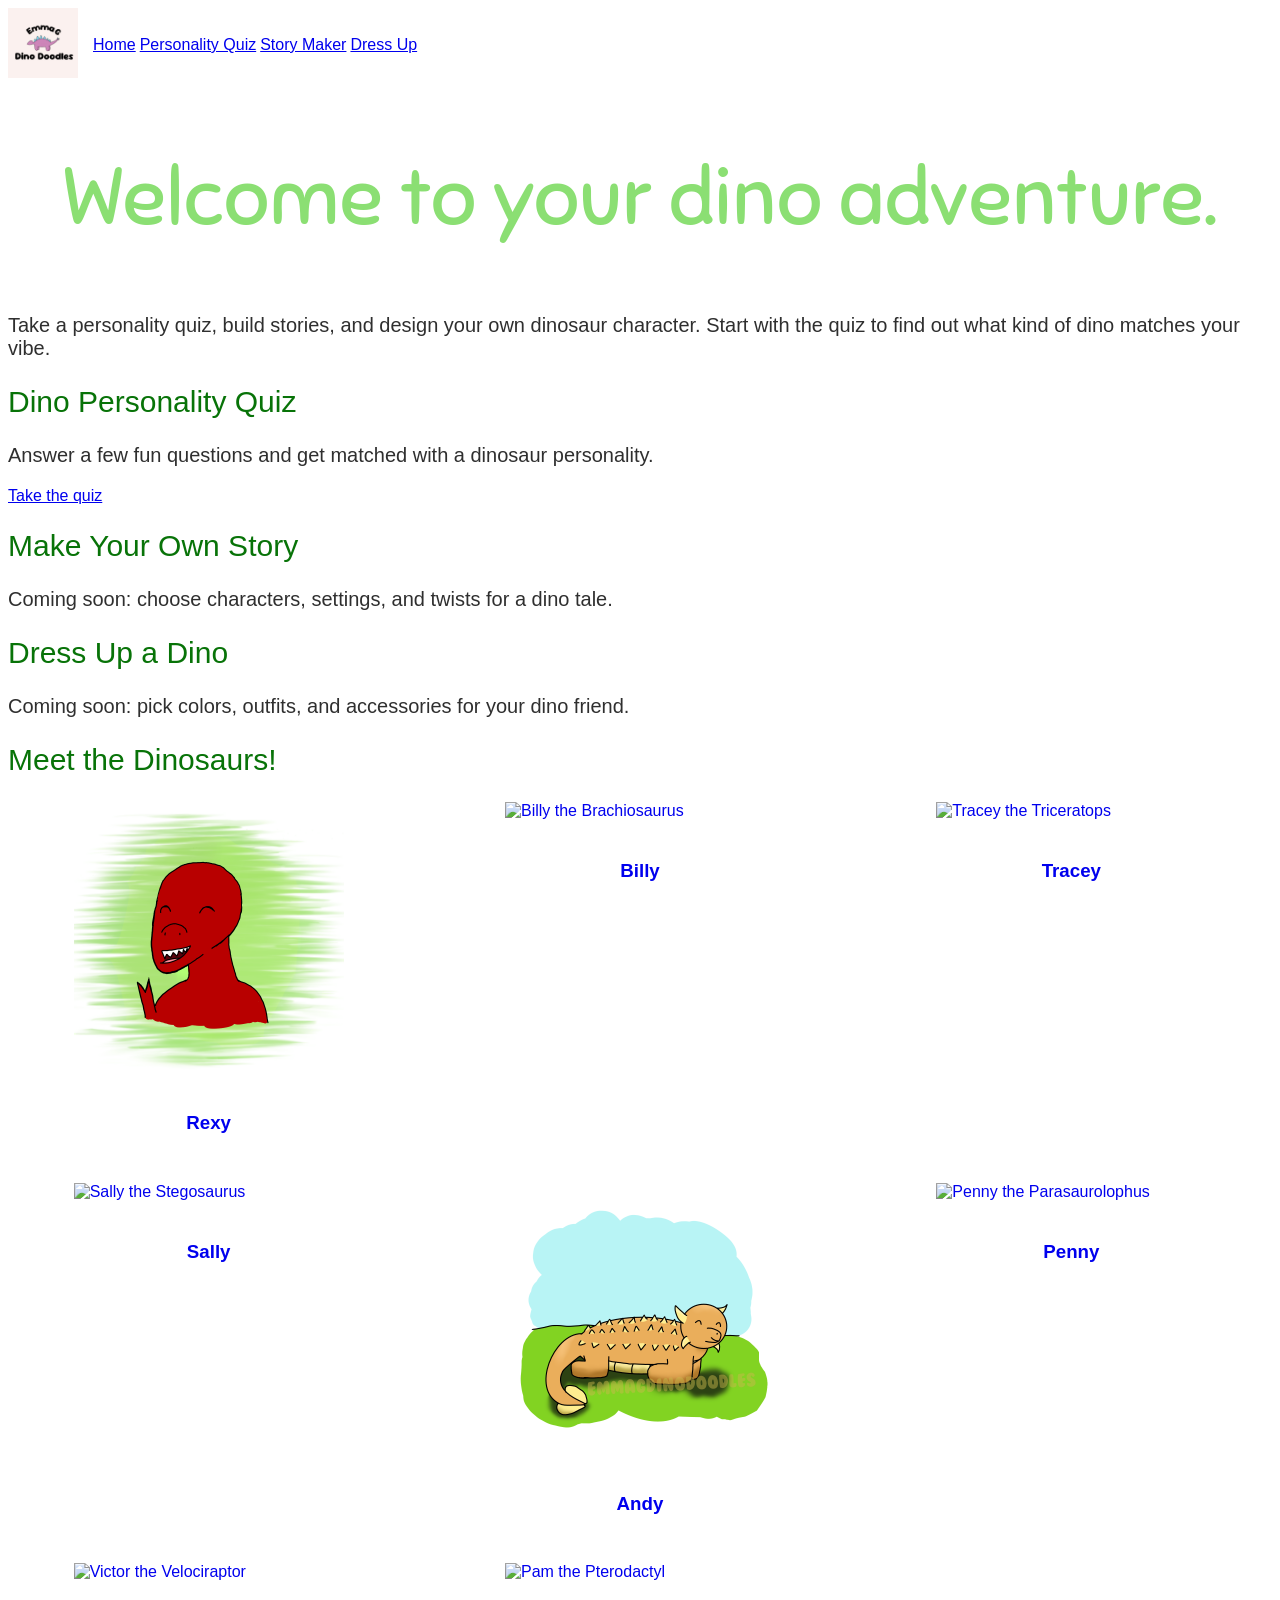
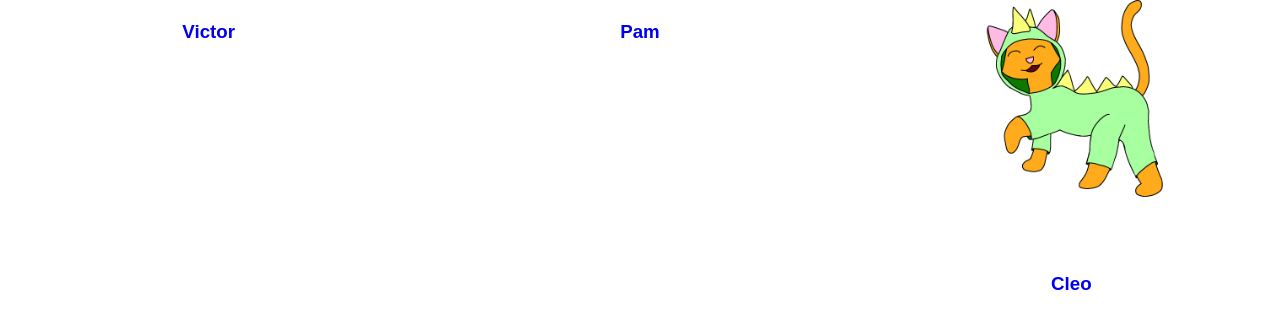
==== index.html @ 6ce1e7d9 "Add files via upload" ====
<!DOCTYPE html>
<html lang="en">
<head>
  <meta charset="UTF-8">
  <meta name="viewport" content="width=device-width, initial-scale=1.0">
  <link rel="preconnect" href="https://fonts.googleapis.com">
  <link rel="preconnect" href="https://fonts.gstatic.com" crossorigin>
  <link href="https://fonts.googleapis.com/css2?family=Sniglet:wght@400;800&display=swap" rel="stylesheet">
  <title>Dino World</title>
  <link rel="stylesheet" href="style.css">

</head>
<body>
  <header class="header">
    <a class="logo" href="index.html"><img src="Cream.png" alt="Emma G Dino Doodles logo" class="logo"></a>

    <nav class="main-nav" aria-label="Main navigation">
      <a href="index.html">Home</a>
      <a href="quiz.html">Personality Quiz</a>
      <a href="#" aria-disabled="true">Story Maker</a>
      <a href="#" aria-disabled="true">Dress Up</a>
    </nav>
  </header>

  <main>
    <section>
      <div>
        <h1>Welcome to your dino adventure.</h1>
        <p>
          Take a personality quiz, build stories, and design your own dinosaur character.
          Start with the quiz to find out what kind of dino matches your vibe.
        </p>
        
      </div>

      <div aria-hidden="true">
        <div>
          <div></div>
          <div></div>
        </div>
      </div>
    </section>

    <section aria-label="Site features">
      <article>
        <h2>Dino Personality Quiz</h2>
        <p>Answer a few fun questions and get matched with a dinosaur personality.</p>
        <a class="button" href="quiz.html">Take the quiz</a>
      </article>

      <article>
        <h2>Make Your Own Story</h2>
        <p>Coming soon: choose characters, settings, and twists for a dino tale.</p>
      </article>

      <article>
        <h2>Dress Up a Dino</h2>
        <p>Coming soon: pick colors, outfits, and accessories for your dino friend.</p>

      <section>
        <h2>Meet the Dinosaurs!</h2>
        <div class="character-grid">
          <a class="character-grid" href="rexy.html">
            <img src="Rexy.png" alt="Rexy the T-Rex smiling and waving" class="dino_images">
            <h3>Rexy</h3>
          </a>
          <a class="character-grid" href="billy.html">
            <img src="_blank" alt="Billy the Brachiosaurus" class="dino_images">
            <h3>Billy</h3>
          </a>
          <a class="character-grid" href="Tracey.html">
            <img src="_blank" alt="Tracey the Triceratops" class="dino_images">
            <h3>Tracey</h3>
          </a>
           <a class="character-grid" href="Sally.html">
            <img src="_blank" alt="Sally the Stegosaurus"class="dino_images">
            <h3>Sally</h3>
          </a>
           <a class="character-grid" href="Andy.html">
            <img src="Andy.png" alt="Andy the Ankylosaurus" class="dino_images">
            <h3>Andy</h3>
          </a>
           <a class="character-grid" href="Penny.html">
            <img src="_blank" alt="Penny the Parasaurolophus" class="dino_images">
            <h3>Penny</h3>
          </a>
           <a class="character-grid" href="Victor.html">
            <img src="_blank" alt="Victor the Velociraptor" class="dino_images">
            <h3>Victor</h3>
          </a>
           <a class="character-grid" href="Pam.html">
            <img src="_blank" alt="Pam the Pterodactyl" class="dino_images">
            <h3>Pam</h3>
          </a>
           <a class="character-grid" href="Cleo.html">
            <img src="Cleo the Cat.png" alt="Cleo the Cat" class="dino_images">
            <h3>Cleo</h3>
          </a>
        </div>
      </section>
      </article>
    </section>
  </main>
</body>
</html>
---- style.css ----
h1{
  font-family: "Sniglet", sans-serif;
  font-weight: 400;
  color: rgb(139, 223, 115);
  text-align: center;
  font-size: 80px;
}
h2{
  font-family: "Singlet", sans-serif;
  font-weight: 400;
  color: rgb(8, 115, 8);
  font-size: 30px;
}

p{
  font-family: Arial, Helvetica, sans-serif;
  font-size: 20px;
  color: rgb(47, 47, 47);
  
}

a{
  font-family: Arial, Helvetica, sans-serif;
}

.logo{
  width: 70px;
  height: auto;
}
.header{
  display: flex;
  align-items: center;
  gap: 15px;
}

.dino_images{
  width: 270px;
  height: auto;
}

.character-grid{
  display: grid;
  grid-template-columns: repeat(3, 1fr);
  gap: 30px
}

.character-grid a{
  display: flex;
  flex-direction: column;
  align-items: center;
  text-decoration: none;
}

.character-grid h3{
  margin-top: 10px;
  text-align: center;
}

fieldset label{
  display: flex;
  align-items: center;
  gap: 8px;
  margin-bottom: 10px;
  cursor: pointer;
  font-family: Arial, Helvetica, sans-serif;
  font-size: 15px;
  color: rgb(47, 47, 47);
}

fieldset input[type="radio"] {
  margin: 0;
}

.question-text{
  font-family: Arial, Helvetica, sans-serif;
  font-size: 20px;
  color: rgb(8, 115, 8);
}

.question-number{
  font-family: Arial, Helvetica, sans-serif;
  font-size: 20px;
  color: rgb(8, 115, 8);
}

button{
  width: 200px;
  height: 50px;
  background-color: rgb(139, 223, 115);
  color: white;
  font-family: Arial, Helvetica, sans-serif;
  font-size: 15px;
  border-radius: 999px;
  border: none;

}
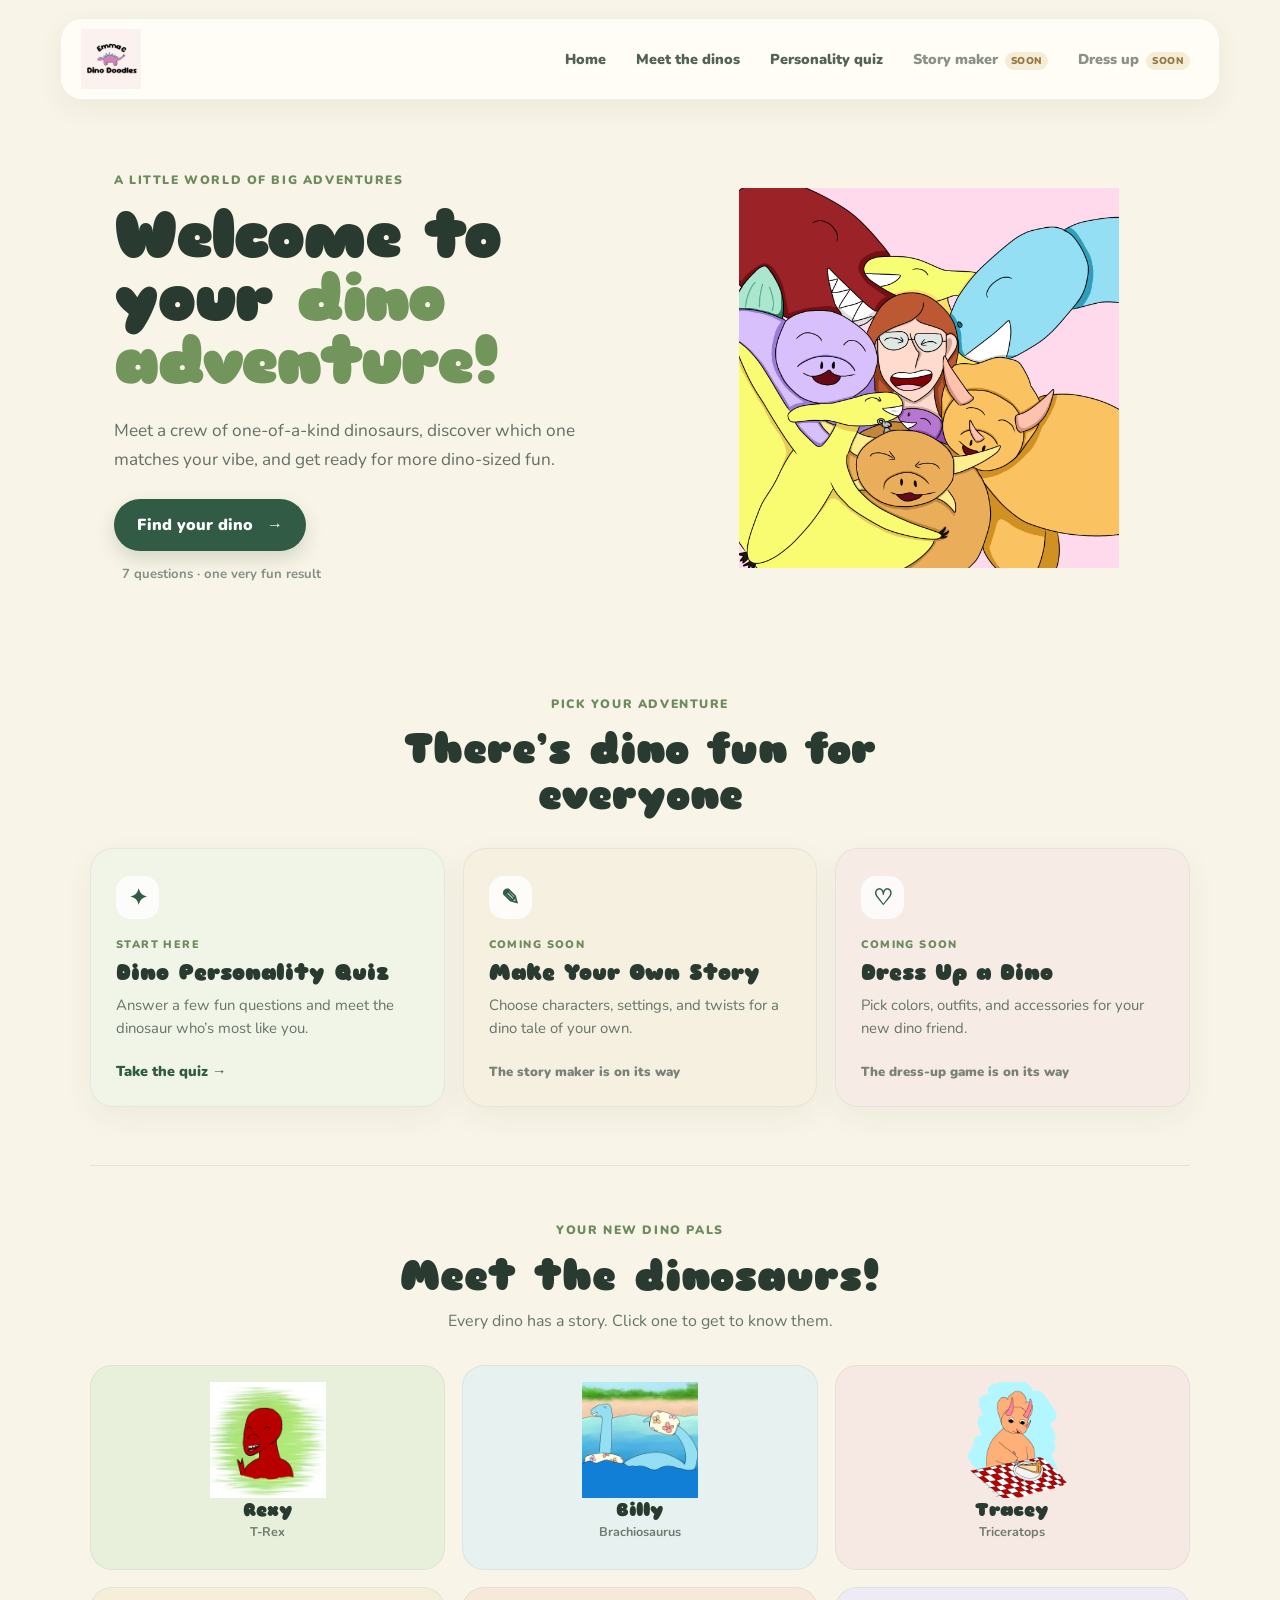
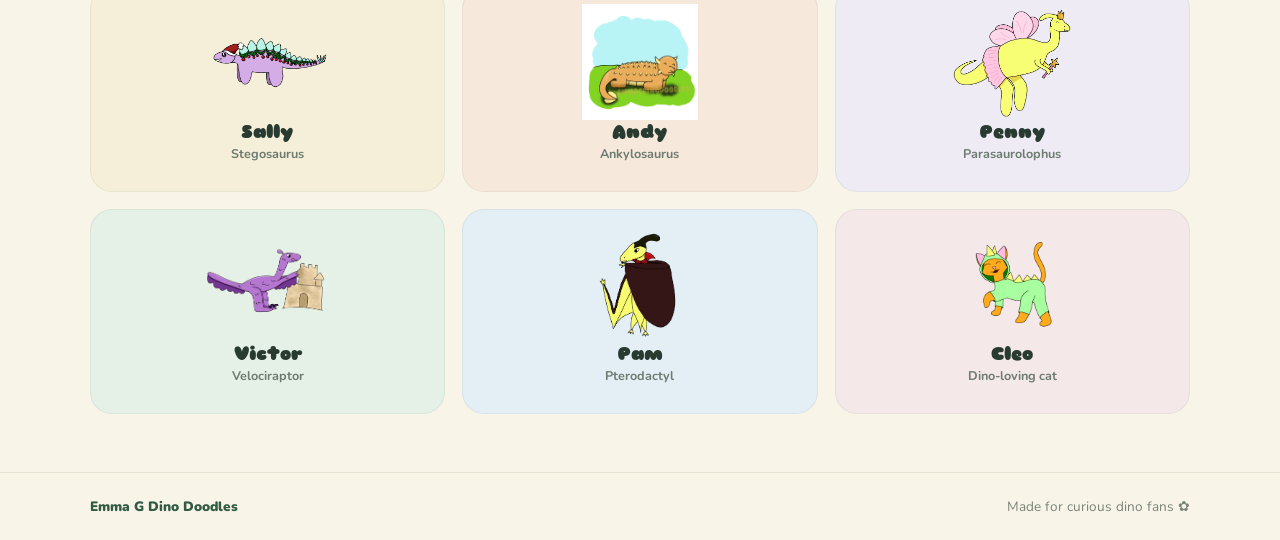
==== commit c566eabb: "updated pretty version updated pretty version" ====
--- a/index.html
+++ b/index.html
@@ -3,103 +3,61 @@
 <head>
   <meta charset="UTF-8">
   <meta name="viewport" content="width=device-width, initial-scale=1.0">
+  <meta name="theme-color" content="#f8f4e7">
+  <meta name="description" content="Meet the Emma G Dino Doodles crew and find the dinosaur that matches your vibe.">
   <link rel="preconnect" href="https://fonts.googleapis.com">
   <link rel="preconnect" href="https://fonts.gstatic.com" crossorigin>
-  <link href="https://fonts.googleapis.com/css2?family=Sniglet:wght@400;800&display=swap" rel="stylesheet">
-  <title>Dino World</title>
+  <link href="https://fonts.googleapis.com/css2?family=Nunito:wght@400;600;700;800;900&family=Sniglet:wght@400;800&display=swap" rel="stylesheet">
   <link rel="stylesheet" href="style.css">
-
+  <title>Dino World | Emma G Dino Doodles</title>
 </head>
 <body>
-  <header class="header">
-    <a class="logo" href="index.html"><img src="Cream.png" alt="Emma G Dino Doodles logo" class="logo"></a>
-
-    <nav class="main-nav" aria-label="Main navigation">
-      <a href="index.html">Home</a>
-      <a href="quiz.html">Personality Quiz</a>
-      <a href="#" aria-disabled="true">Story Maker</a>
-      <a href="#" aria-disabled="true">Dress Up</a>
-    </nav>
-  </header>
-
-  <main>
-    <section>
-      <div>
-        <h1>Welcome to your dino adventure.</h1>
-        <p>
-          Take a personality quiz, build stories, and design your own dinosaur character.
-          Start with the quiz to find out what kind of dino matches your vibe.
-        </p>
-        
-      </div>
-
-      <div aria-hidden="true">
-        <div>
-          <div></div>
-          <div></div>
-        </div>
-      </div>
-    </section>
-
-    <section aria-label="Site features">
-      <article>
-        <h2>Dino Personality Quiz</h2>
-        <p>Answer a few fun questions and get matched with a dinosaur personality.</p>
-        <a class="button" href="quiz.html">Take the quiz</a>
-      </article>
-
-      <article>
-        <h2>Make Your Own Story</h2>
-        <p>Coming soon: choose characters, settings, and twists for a dino tale.</p>
-      </article>
-
-      <article>
-        <h2>Dress Up a Dino</h2>
-        <p>Coming soon: pick colors, outfits, and accessories for your dino friend.</p>
-
-      <section>
-        <h2>Meet the Dinosaurs!</h2>
-        <div class="character-grid">
-          <a class="character-grid" href="rexy.html">
-            <img src="Rexy.png" alt="Rexy the T-Rex smiling and waving" class="dino_images">
-            <h3>Rexy</h3>
-          </a>
-          <a class="character-grid" href="billy.html">
-            <img src="_blank" alt="Billy the Brachiosaurus" class="dino_images">
-            <h3>Billy</h3>
-          </a>
-          <a class="character-grid" href="Tracey.html">
-            <img src="_blank" alt="Tracey the Triceratops" class="dino_images">
-            <h3>Tracey</h3>
-          </a>
-           <a class="character-grid" href="Sally.html">
-            <img src="_blank" alt="Sally the Stegosaurus"class="dino_images">
-            <h3>Sally</h3>
-          </a>
-           <a class="character-grid" href="Andy.html">
-            <img src="Andy.png" alt="Andy the Ankylosaurus" class="dino_images">
-            <h3>Andy</h3>
-          </a>
-           <a class="character-grid" href="Penny.html">
-            <img src="_blank" alt="Penny the Parasaurolophus" class="dino_images">
-            <h3>Penny</h3>
-          </a>
-           <a class="character-grid" href="Victor.html">
-            <img src="_blank" alt="Victor the Velociraptor" class="dino_images">
-            <h3>Victor</h3>
-          </a>
-           <a class="character-grid" href="Pam.html">
-            <img src="_blank" alt="Pam the Pterodactyl" class="dino_images">
-            <h3>Pam</h3>
-          </a>
-           <a class="character-grid" href="Cleo.html">
-            <img src="Cleo the Cat.png" alt="Cleo the Cat" class="dino_images">
-            <h3>Cleo</h3>
-          </a>
-        </div>
-      </section>
-      </article>
-    </section>
-  </main>
+<header class="site-header">
+  <a class="brand" href="index.html" aria-label="Emma G Dino Doodles home"><img src="Cream.png" alt="Emma G Dino Doodles"></a>
+  <nav class="main-nav" aria-label="Main navigation">
+    <a href="index.html">Home</a>
+    <a href="dinos.html">Meet the dinos</a>
+    <a href="quiz.html">Personality quiz</a>
+    <span class="nav-soon">Story maker <span>Soon</span></span>
+    <span class="nav-soon">Dress up <span>Soon</span></span>
+  </nav>
+</header>
+<main>
+  <section class="welcome-hero">
+    <div class="hero-copy">
+      <p class="eyebrow">A little world of big adventures</p>
+      <h1>Welcome to your <span>dino adventure!</span></h1>
+      <p>Meet a crew of one-of-a-kind dinosaurs, discover which one matches your vibe, and get ready for more dino-sized fun.</p>
+      <a class="button" href="quiz.html">Find your dino <span aria-hidden="true">→</span></a>
+      <p class="hero-note">7 questions <span aria-hidden="true">·</span> one very fun result</p>
+    </div>
+    <div class="hero-photo" role="img" aria-label="Dinosaur friends in a sunny prehistoric landscape">
+      <img class="hero-photo" src="Dino group photo.png" alt="All the dinosaurs together with Emma for a group photo">
+    </div>
+  </section>
+  <section class="feature-section" aria-labelledby="adventures-heading">
+    <div class="section-heading"><p class="eyebrow">Pick your adventure</p><h2 id="adventures-heading">There’s dino fun for everyone</h2></div>
+    <div class="feature-grid">
+      <article class="feature-card feature-quiz"><span class="feature-icon" aria-hidden="true">✦</span><p class="card-kicker">Start here</p><h3>Dino Personality Quiz</h3><p>Answer a few fun questions and meet the dinosaur who’s most like you.</p><a class="text-link" href="quiz.html">Take the quiz <span aria-hidden="true">→</span></a></article>
+      <article class="feature-card feature-story"><span class="feature-icon" aria-hidden="true">✎</span><p class="card-kicker">Coming soon</p><h3>Make Your Own Story</h3><p>Choose characters, settings, and twists for a dino tale of your own.</p><span class="text-link disabled-link">The story maker is on its way</span></article>
+      <article class="feature-card feature-dress"><span class="feature-icon" aria-hidden="true">♡</span><p class="card-kicker">Coming soon</p><h3>Dress Up a Dino</h3><p>Pick colors, outfits, and accessories for your new dino friend.</p><span class="text-link disabled-link">The dress-up game is on its way</span></article>
+    </div>
+  </section>
+  <section class="character-section" aria-labelledby="characters-heading">
+    <div class="section-heading"><p class="eyebrow">Your new dino pals</p><h2 id="characters-heading">Meet the dinosaurs!</h2><p>Every dino has a story. Click one to get to know them.</p></div>
+    <div class="character-grid">
+      <a class="character-tile tile-green" href="rexy.html"><img src="Rexy.png" alt="" class="dino-image"><span class="tile-emoji" aria-hidden="true">🦖</span><span class="character-name">Rexy</span><span class="character-kind">T-Rex</span></a>
+      <a class="character-tile tile-blue" href="billy.html"><img src="Billy swimming with background no logo.png" class="dino-image"><span class="character-name">Billy</span><span class="character-kind">Brachiosaurus</span></a>
+      <a class="character-tile tile-pink" href="Tracey.html"><img src="Tracey eating pie.png" alt="" class="dino-image"><span class="tile-emoji" aria-hidden="true">🦕</span><span class="character-name">Tracey</span><span class="character-kind">Triceratops</span></a>
+      <a class="character-tile tile-yellow" href="Sally.html"><img src="Sally Christmas.png" class="dino-image" alt=""></span><span class="character-name">Sally</span><span class="character-kind">Stegosaurus</span></a>
+      <a class="character-tile tile-peach" href="Andy.html"><img src="Andy.png" alt="" class="dino-image"><span class="tile-emoji" aria-hidden="true">🦖</span><span class="character-name">Andy</span><span class="character-kind">Ankylosaurus</span></a>
+      <a class="character-tile tile-lilac" href="Penny.html"><img src="Fairy princess Penny.png" class="dino-image" alt=""></span><span class="character-name">Penny</span><span class="character-kind">Parasaurolophus</span></a>
+      <a class="character-tile tile-mint" href="Victor.html"><img src="Sand castle Victor.png" class="dino-image" alt=""></span><span class="character-name">Victor</span><span class="character-kind">Velociraptor</span></a>
+      <a class="character-tile tile-sky" href="Pam.html"><img src="Vampire Pam.png" class="dino-image" alt=""></span><span class="character-name">Pam</span><span class="character-kind">Pterodactyl</span></a>
+      <a class="character-tile tile-rose" href="Cleo.html"><img src="Cleo the Cat.png" alt="" class="dino-image"><span class="tile-emoji" aria-hidden="true">🐱</span><span class="character-name">Cleo</span><span class="character-kind">Dino-loving cat</span></a>
+    </div>
+  </section>
+</main>
+<footer class="site-footer"><a href="index.html">Emma G Dino Doodles</a><span>Made for curious dino fans <span aria-hidden="true">✿</span></span></footer>
 </body>
-</html>
+</html>
--- a/style.css
+++ b/style.css
@@ -1,98 +1,131 @@
-
-
-h1{
-  font-family: "Sniglet", sans-serif;
-  font-weight: 400;
-  color: rgb(139, 223, 115);
-  text-align: center;
-  font-size: 80px;
+:root {
+  color-scheme: light;
+  --ink: #293b31;
+  --muted: #65746a;
+  --forest: #315b45;
+  --leaf: #6f9661;
+  --cream: #f8f4e7;
+  --paper: #fffdf7;
+  --line: #e8e3d2;
+  --gold: #efbb54;
+  --shadow: 0 18px 48px rgba(52, 70, 51, .10);
+  font-family: "Nunito", sans-serif;
+  color: var(--ink);
+  background: var(--cream);
 }
-h2{
-  font-family: "Singlet", sans-serif;
-  font-weight: 400;
-  color: rgb(8, 115, 8);
-  font-size: 30px;
+* { box-sizing: border-box; }
+html { scroll-behavior: smooth; }
+body { min-height: 100vh; margin: 0; background: var(--cream); color: var(--ink); }
+a { color: inherit; }
+h1, h2, h3 { margin-top: 0; color: var(--ink); font-family: "Sniglet", "Nunito", sans-serif; }
+p { line-height: 1.7; }
+.site-header {
+  position: relative; z-index: 2; display: flex; align-items: center; justify-content: space-between; gap: 24px;
+  width: min(1160px, calc(100% - 40px)); margin: 18px auto 0; padding: 10px 16px 10px 20px;
+  border: 1px solid rgba(49,91,69,.08); border-radius: 22px; background: rgba(255,253,247,.96);
+  box-shadow: 0 8px 28px rgba(50,65,48,.06);
 }
-
-p{
-  font-family: Arial, Helvetica, sans-serif;
-  font-size: 20px;
-  color: rgb(47, 47, 47);
-  
+.brand { display: inline-flex; flex: 0 0 auto; align-items: center; }
+.brand img { display: block; width: auto; max-width: 195px; max-height: 60px; object-fit: contain; }
+.main-nav { display: flex; flex-wrap: wrap; align-items: center; justify-content: flex-end; gap: 4px; }
+.main-nav a, .nav-soon { padding: 11px 13px; border-radius: 999px; color: #526257; font-size: .9rem; font-weight: 900; text-decoration: none; white-space: nowrap; }
+.main-nav a { transition: background .2s, color .2s, transform .2s; }
+.main-nav a:hover, .main-nav a:focus-visible { transform: translateY(-1px); outline: none; background: #eff3e6; color: var(--forest); }
+.nav-soon { color: #899188; cursor: default; }
+.nav-soon span { margin-left: 3px; padding: 2px 6px; border-radius: 999px; background: #f5edd8; color: #987642; font-size: .62rem; letter-spacing: .04em; text-transform: uppercase; }
+main { width: min(1100px, calc(100% - 40px)); margin: 0 auto; }
+.welcome-hero { display: grid; min-height: 455px; grid-template-columns: 1.05fr .95fr; align-items: center; gap: 55px; padding: 70px 24px 64px; }
+.hero-copy { max-width: 540px; }
+.eyebrow, .card-kicker { margin: 0 0 13px; color: #6d8c5c; font-size: .76rem; font-weight: 900; letter-spacing: .13em; text-transform: uppercase; }
+.welcome-hero h1 { margin: 0 0 22px; font-size: clamp(2.8rem, 5vw, 4.55rem); letter-spacing: -.035em; line-height: .99; }
+.welcome-hero h1 span { color: #72955c; }
+.hero-copy > p:not(.eyebrow):not(.hero-note) { max-width: 470px; margin: 0 0 25px; color: #627066; font-size: 1.08rem; }
+.button { display: inline-flex; min-height: 52px; align-items: center; justify-content: center; gap: 14px; padding: 0 23px; border: 0; border-radius: 999px; background: var(--forest); box-shadow: 0 8px 18px rgba(49,91,69,.18); color: #fff; cursor: pointer; font: 900 1rem "Nunito", sans-serif; text-decoration: none; transition: transform .18s, box-shadow .18s, background .18s; }
+.button:hover, .button:focus-visible { transform: translateY(-2px); outline: 3px solid rgba(111,157,102,.25); background: #264c39; box-shadow: 0 12px 24px rgba(49,91,69,.22); }
+.hero-note { margin: 12px 0 0 8px; color: #829086; font-size: .82rem; font-weight: 700; }
+.sun { position: absolute; top: 13%; right: 16%; width: 87px; height: 87px; border-radius: 50%; background: #f2c561; box-shadow: 0 0 0 14px rgba(242,197,97,.16); }
+.hill { position: absolute; border-radius: 50% 50% 0 0; }
+.hill-back { bottom: -40px; left: -12%; width: 125%; height: 180px; transform: rotate(-7deg); background: #bdd29b; }
+.hill-front { bottom: -49px; left: -6%; width: 125%; height: 130px; transform: rotate(6deg); background: #86ad72; }
+.hero-dino { position: absolute; z-index: 1; filter: drop-shadow(0 11px 7px rgba(60,83,46,.16)); }
+.hero-dino-one { bottom: 18px; left: 15%; transform: rotate(-5deg); font-size: clamp(7rem, 15vw, 11.5rem); }
+.hero-dino-two { right: 9%; bottom: 36px; transform: scaleX(-1) rotate(-7deg); font-size: clamp(5.6rem, 12vw, 8rem); }
+.hero-photo {
+  position: relative;
+  display: block;
+  width: 100%;
+  max-width: 450px;
+  max-height: 380px;
+  height: auto;
+  justify-self: center;
+  align-self: center;
+  object-fit: contain;
+  border-radius: 20px;
 }
-
-a{
-  font-family: Arial, Helvetica, sans-serif;
+.sparkle { position: absolute; z-index: 1; color: #fff9dd; font-size: 2rem; }.sparkle-one { top: 20%; left: 14%; }.sparkle-two { top: 40%; right: 21%; color: #e69480; }
+.feature-section, .character-section { padding: 44px 0 58px; }
+.section-heading { max-width: 650px; margin: 0 auto 30px; text-align: center; }
+.section-heading h1, .section-heading h2 { margin: 0 0 9px; font-size: clamp(2rem, 3.2vw, 2.8rem); line-height: 1.1; }
+.section-heading > p:last-child { margin: 0; color: var(--muted); }
+.feature-grid { display: grid; grid-template-columns: repeat(3,1fr); gap: 18px; }
+.feature-card { position: relative; min-height: 258px; padding: 27px 25px 24px; border: 1px solid rgba(49,91,69,.07); border-radius: 23px; background: var(--paper); box-shadow: 0 10px 30px rgba(52,70,51,.055); }
+.feature-quiz { background: #f1f5e8; }.feature-story { background: #f5f0df; }.feature-dress { background: #f6ece5; }
+.feature-icon { display: grid; width: 43px; height: 43px; place-items: center; border-radius: 15px; background: rgba(255,255,255,.78); color: var(--forest); font-size: 1.4rem; font-weight: 900; }
+.card-kicker { margin: 17px 0 5px; font-size: .68rem; }
+.feature-card h3 { margin: 0 0 8px; font-size: 1.38rem; }
+.feature-card > p:not(.card-kicker) { min-height: 52px; margin: 0 0 14px; color: var(--muted); font-size: .93rem; line-height: 1.55; }
+.text-link { color: var(--forest); font-size: .9rem; font-weight: 900; text-decoration: none; }.text-link:hover { text-decoration: underline; text-underline-offset: 3px; }.disabled-link { color: #788278; font-size: .82rem; }
+.character-section { padding-top: 54px; border-top: 1px solid var(--line); }
+.character-grid { display: grid; grid-template-columns: repeat(3,1fr); gap: 17px; }
+.character-tile { --tile: #edf2df; display: flex; min-height: 205px; flex-direction: column; align-items: center; padding: 16px 12px 19px; border: 1px solid rgba(49,91,69,.07); border-radius: 22px; background: var(--tile); text-align: center; text-decoration: none; transition: transform .2s, box-shadow .2s; }
+.character-tile:hover, .character-tile:focus-visible { transform: translateY(-4px) rotate(-.5deg); outline: 3px solid rgba(111,157,102,.24); box-shadow: var(--shadow); }
+.tile-green{--tile:#e8f0dc}.tile-blue{--tile:#e7f1ef}.tile-pink{--tile:#f6e9e3}.tile-yellow{--tile:#f5efd9}.tile-peach{--tile:#f6e9dc}.tile-lilac{--tile:#eeebf5}.tile-mint{--tile:#e5f0e6}.tile-sky{--tile:#e4eef5}.tile-rose{--tile:#f4e8e8}
+.tile-emoji { display: grid; min-height: 116px; place-items: center; font-size: 5.3rem; line-height: 1; filter: drop-shadow(0 6px 4px rgba(50,70,50,.1)); }
+.dino-image { display: none; width: 122px; height: 116px; object-fit: contain; }
+.character-tile:has(.dino-image[src]:not([hidden])) .dino-image { display: block; }
+.character-tile:has(.dino-image[src]:not([hidden])) .tile-emoji { display: none; }
+.dino-image[hidden] { display: none !important; }
+.character-name { font: 800 1.18rem "Sniglet", sans-serif; }.character-kind { margin-top: 2px; color: #6d7b70; font-size: .79rem; font-weight: 700; }
+.site-footer { display: flex; justify-content: space-between; gap: 20px; padding: 24px max(24px,calc((100% - 1100px)/2)); border-top: 1px solid var(--line); color: #79857b; font-size: .85rem; }
+.site-footer a { color: var(--forest); font-weight: 900; text-decoration: none; }
+/* Dinosaur bios */
+.profile-main { max-width: 850px; padding: 48px 0 76px; }
+.profile-card { padding: clamp(26px,5vw,54px); border: 1px solid rgba(49,91,69,.08); border-radius: 30px; background: var(--paper); box-shadow: var(--shadow); }
+.profile-card h1 { margin: 0 0 20px; font-size: clamp(2.25rem,5vw,3.4rem); line-height: 1.05; text-align: center; }
+.profile-card > img:first-of-type, .profile-art { display: grid; width: min(100%,280px); height: 235px; place-items: center; margin: 0 auto 24px; border-radius: 26px; background: #eef3e5; object-fit: contain; }
+.profile-art { font-size: 8rem; }
+.profile-card h2 { margin: 31px 0 9px; font-size: 1.55rem; }
+.profile-card p { margin: 0 0 13px; color: #58665c; }
+.profile-card ul { display: grid; grid-template-columns: repeat(auto-fit,minmax(190px,1fr)); gap: 9px; margin: 13px 0 24px; padding: 0; list-style: none; }
+.profile-card li { position: relative; padding: 12px 15px 12px 36px; border-radius: 13px; background: #f2f4e9; color: #4e5d51; }
+.profile-card li::before { position: absolute; top: 11px; left: 14px; color: #769664; content: "✿"; }
+.profile-card > img:not(:first-of-type), .profile-extra-image { display: block; max-width: 100%; max-height: 420px; margin: 24px auto; border-radius: 20px; object-fit: contain; }
+/* Quiz */
+.quiz-page { max-width: 920px; padding: 52px 0 76px; }
+.quiz-intro { max-width: 650px; margin: 0 auto 28px; text-align: center; }
+.quiz-intro h1 { margin: 0 0 12px; font-size: clamp(2.4rem,5vw,3.7rem); line-height: 1.05; }
+.quiz-intro > p:last-child { margin: 0; color: var(--muted); }
+.quiz-card, .result-card { padding: clamp(20px,4vw,38px); border: 1px solid rgba(49,91,69,.08); border-radius: 28px; background: var(--paper); box-shadow: var(--shadow); }
+.quiz-part { display: grid; grid-template-columns: repeat(2,minmax(0,1fr)); gap: 16px; margin-bottom: 22px; }
+.quiz-card fieldset { min-width: 0; margin: 0; padding: 18px; border: 1px solid #e9eadc; border-radius: 18px; background: #fffef9; }
+.quiz-card legend { display: flex; gap: 9px; align-items: flex-start; padding: 0 4px 9px 0; font-weight: 900; line-height: 1.35; }
+.question-number { display: grid; width: 26px; height: 26px; flex: 0 0 26px; place-items: center; border-radius: 50%; background: #789a66; color: white; font-size: .82rem; }
+.question-text { padding-top: 3px; }
+.quiz-card label { display: flex; gap: 9px; align-items: flex-start; margin: 5px 0; padding: 9px 10px; border-radius: 11px; color: #536057; cursor: pointer; font-size: .9rem; line-height: 1.4; transition: background .15s; }
+.quiz-card label:hover { background: #f1f4e9; }
+.quiz-card input[type="radio"] { flex: 0 0 auto; margin: 2px 0 0; accent-color: #547d55; }
+.quiz-card > .button { display: flex; margin: 4px auto 0; }
+.result-card { margin-top: 22px; text-align: center; }.result-card h2 { margin: 0 0 8px; font-size: 2rem; }.result-card p:not(.eyebrow) { color: var(--muted); }
+.secondary-button { padding: 12px 18px; border: 0; border-radius: 999px; background: #eaf0df; color: var(--forest); cursor: pointer; font: 900 .95rem "Nunito",sans-serif; }
+[hidden] { display: none !important; }
+.directory-page { padding: 48px 0 76px; }.directory-grid { margin-top: 20px; }
+@media (max-width: 760px) {
+  .site-header { width: min(100% - 24px,600px); flex-direction: column; gap: 6px; padding: 10px 12px; }
+  .brand img { max-width: 170px; max-height: 48px; }.main-nav { justify-content: center; gap: 0; }.main-nav a, .nav-soon { padding: 9px 8px; font-size: .76rem; }
+  main { width: min(100% - 28px,650px); }.welcome-hero { grid-template-columns: 1fr; gap: 26px; padding: 54px 4px 36px; }.hero-copy { margin: auto; text-align: center; }.hero-copy > p:not(.eyebrow):not(.hero-note) { margin-right: auto; margin-left: auto; }.hero-photo { height: 290px; }
+  .feature-section, .character-section { padding: 36px 0 44px; }.feature-grid { grid-template-columns: 1fr; }.feature-card { min-height: 0; }.feature-card > p:not(.card-kicker) { min-height: 0; }
+  .character-grid { grid-template-columns: repeat(2,minmax(0,1fr)); gap: 12px; }.character-tile { min-height: 180px; }.tile-emoji, .dino-image { min-height: 100px; height: 100px; font-size: 4.5rem; }
+  .quiz-page { padding-top: 38px; }.quiz-part { grid-template-columns: 1fr; }.quiz-card fieldset { padding: 15px; }.profile-main { padding: 30px 0 50px; }.profile-card { border-radius: 23px; }.profile-card > img:first-of-type, .profile-art { height: 200px; }
+  .site-footer { flex-direction: column; gap: 5px; padding: 22px 18px; text-align: center; }
 }
-
-.logo{
-  width: 70px;
-  height: auto;
-}
-.header{
-  display: flex;
-  align-items: center;
-  gap: 15px;
-}
-
-.dino_images{
-  width: 270px;
-  height: auto;
-}
-
-.character-grid{
-  display: grid;
-  grid-template-columns: repeat(3, 1fr);
-  gap: 30px
-}
-
-.character-grid a{
-  display: flex;
-  flex-direction: column;
-  align-items: center;
-  text-decoration: none;
-}
-
-.character-grid h3{
-  margin-top: 10px;
-  text-align: center;
-}
-
-fieldset label{
-  display: flex;
-  align-items: center;
-  gap: 8px;
-  margin-bottom: 10px;
-  cursor: pointer;
-  font-family: Arial, Helvetica, sans-serif;
-  font-size: 15px;
-  color: rgb(47, 47, 47);
-}
-
-fieldset input[type="radio"] {
-  margin: 0;
-}
-
-.question-text{
-  font-family: Arial, Helvetica, sans-serif;
-  font-size: 20px;
-  color: rgb(8, 115, 8);
-}
-
-.question-number{
-  font-family: Arial, Helvetica, sans-serif;
-  font-size: 20px;
-  color: rgb(8, 115, 8);
-}
-
-button{
-  width: 200px;
-  height: 50px;
-  background-color: rgb(139, 223, 115);
-  color: white;
-  font-family: Arial, Helvetica, sans-serif;
-  font-size: 15px;
-  border-radius: 999px;
-  border: none;
-
-}+@media (prefers-reduced-motion: reduce) { *,*::before,*::after { scroll-behavior: auto !important; transition-duration: .01ms !important; } }
